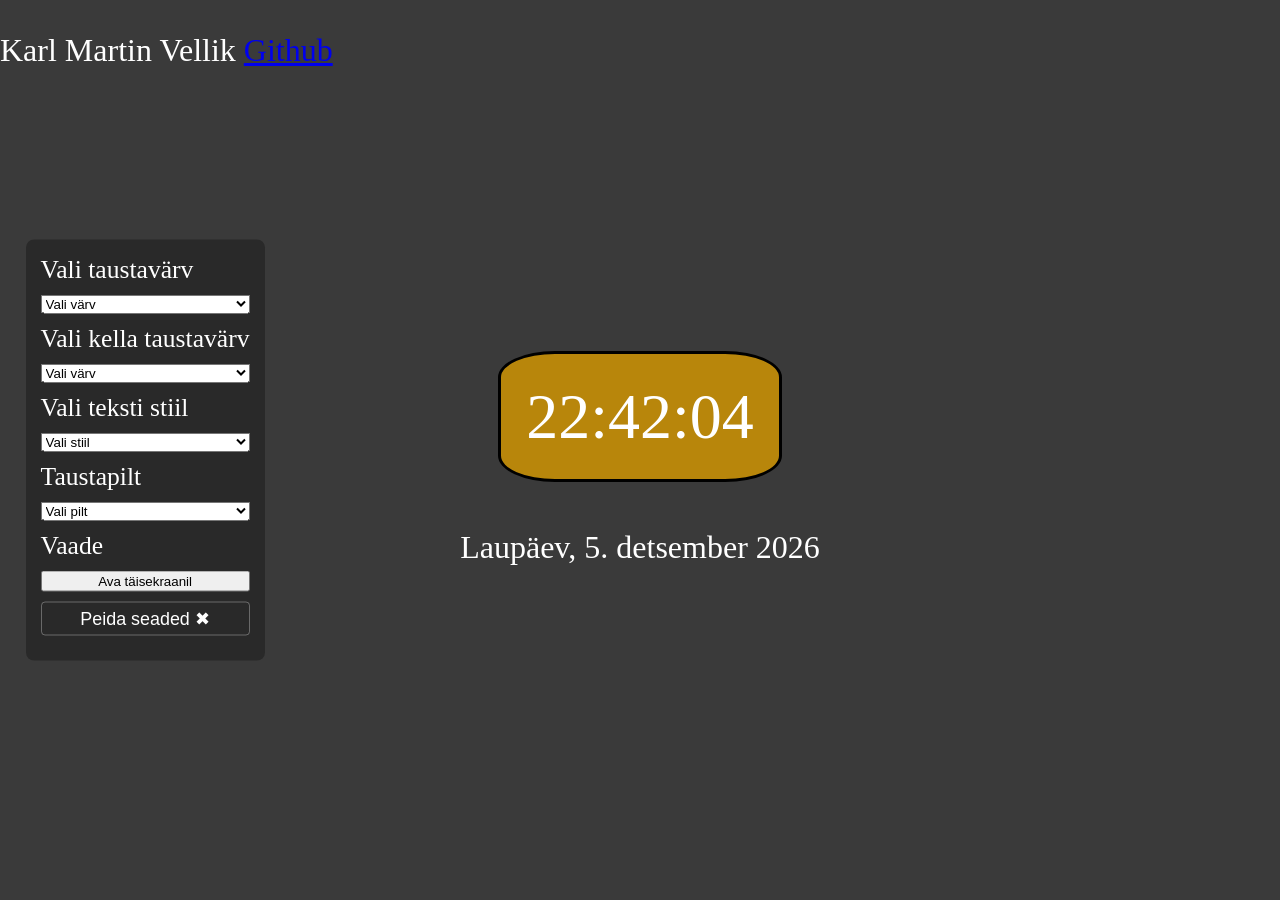
==== clock.html @ edf26ae5 "Add files via upload" ====
<!DOCTYPE html>
<html lang="en">
<head>
    <meta charset="UTF-8">
    <meta name="viewport" content="width=device-width, initial-scale=1.0">
    <meta http-equiv="X-UA-Compatible" content="ie=edge">
    <link rel="stylesheet" href="style.css">
    <script async src="script.js"></script>
    <title>Kell</title>
</head>
<body>
    <div id=info>
        <p>Karl Martin Vellik <a href="https://github.com/KVellik/1-kodutoo">Github</a></p>
    </div>

    <div id="container">
        <div id="time">Kellaaeg</div>       
    </div>

    <button id="showChoices" style="display: none;">⚙️</button>

    <div id="choices">
        <label for="backgroundColor">Vali taustavärv</label>
        <select id="backgroundColor">
            <option hidden>Vali värv</option>
            <option value="darkred">Punane</option>
            <option value="darkblue">Sinine</option>
            <option value="darkgoldenrod">Kollane</option>
            <option value="darkgreen">Roheline</option>
            <option value="darkmagenta">Roosa</option>
            <option value="rgb(58, 58, 58)">Hall (default)</option>
        </select>

        <label for="backgroundColor">Vali kella taustavärv</label>
        <select id="timeBackground">
            <option hidden>Vali värv</option>
            <option value="darkblue">Sinine</option>
            <option value="darkred">Punane</option>
            <option value="darkgreen">Roheline</option>
            <option value="darkorchid">Lilla</option>
            <option value="darkgoldenrod">Kollane</option>
            <option value="darkmagenta">Roosa</option>
        </select>

        <label for="fontStyle">Vali teksti stiil</label>
        <select id="fontStyle">
            <option hidden>Vali stiil</option>
            <option value="Brush Script MT">Brush Script</option>
            <option value="Garamond">Garamond</option>
            <option value="Monospace">Monospace</option>
            <option value="Times New Roman">Times New Roman (default)</option>
        </select>

        <label for="wallpaper">Taustapilt</label>
        <select id="wallpaper">
            <option hidden>Vali pilt</option>
            <option value="url('taustapilt1.jpg')">Pilt 1</option>
            <option value="url('taustapilt2.jpg')">Pilt 2</option>
            <option value="none">Default</option>
        </select>

        <label for="fullscreenBtn">Vaade</label>
        <button id="fullscreenBtn">Ava täisekraanil</button>

        <button id="hideChoices">Peida seaded ✖</button>

    </div>

    <div id="dateinfo">
        <div id="date">Kuupäev</div>
        <div id="month">Kuu</div>
        <div id="year">Aasta</div>
        <div id="weekday">Nädalapäev</div>
    </div>
    
</body>
</html>
---- style.css ----
body{
    margin: 0;
    justify-content: center;
    align-items: center;
    height: 300px;
    background-color: rgb(58, 58, 58);
    color: white;
    font-size: 2em;
}

#container{
    display: flex;
    flex-direction: column;
    height: 100%;
    width: 100%;
}

#container div{
    padding: 2%;
    background-color: darkgoldenrod;
}

#time{
    order: 1;
    align-self: center;
    border-radius: 20%;
    font-size: 2em;
    border-style: solid;
    border-color: black;
    margin: 250px;
    float: center;
    cursor: pointer;
}

#dateinfo{
    display: flex;
    justify-content: center;
    align-items: center;
    margin: 10%;
}

#choices {
    position: absolute;
    left: 2%;
    top: 50%;
    transform: translateY(-50%);
    display: flex;
    flex-direction: column;
    gap: 10px;
    font-size: 0.8em;
    background: rgba(0, 0, 0, 0.3);
    padding: 15px;
    border-radius: 8px;
}

#hideChoices {
    background: none;
    border: 1px solid rgba(255,255,255,0.3);
    color: white;
    cursor: pointer;
    font-size: 0.7em;
    margin-bottom: 10px;
    padding: 5px;
    border-radius: 4px;
}

#hideChoices:hover {
    background: rgba(255, 0, 0, 0.2);
}

#showChoices {
    position: absolute;
    left: 5%;
    top: 20%;
    background: transparent;
    color: white;
    border: none;
    padding: 10px 15px;
    font-size: 0.8em;
    border-radius: 10%;
    cursor: pointer;
    z-index: 100;
}

#date{
    order: 3;
}

#month{
    order: 4;
}

#year{
    order: 5;
}

#weekday{
    order: 2;
}
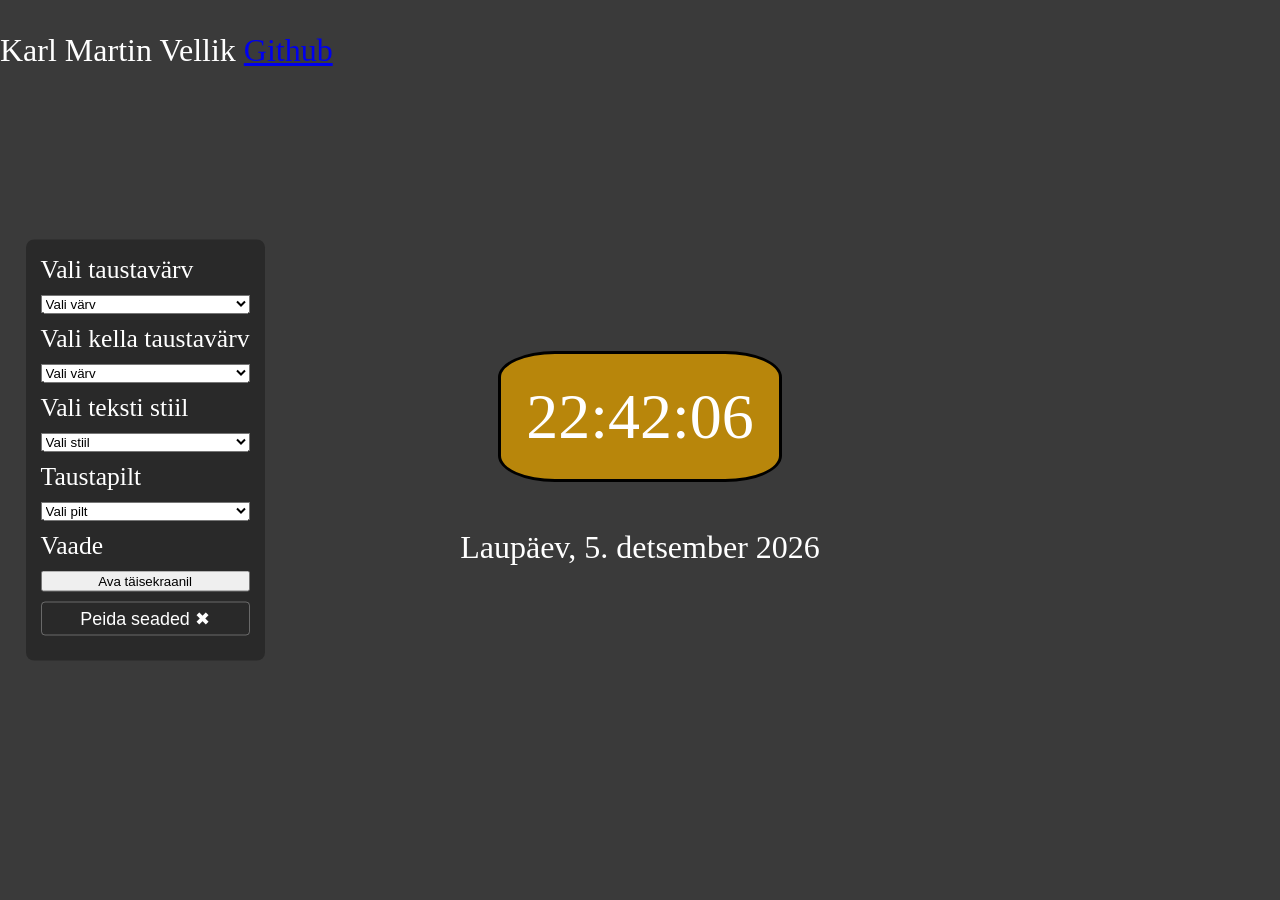
==== commit 71512f0f: "Merge 69959c899b2ce73546e4c8c985746c8bff05f037 into d51f69022b290e37651b7c1eb91e80cadbdebc56" ====
--- a/clock.html
+++ b/clock.html
@@ -10,7 +10,7 @@
 </head>
 <body>
     <div id=info>
-        <p>Karl Martin Vellik <a href="https://github.com/KVellik/1-kodutoo">Github</a></p>
+        <p>Karl Martin Vellik <a href="https://github.com/KVellik/kodutoo-1">Github</a></p>
     </div>
 
     <div id="container">
@@ -74,4 +74,4 @@
     </div>
     
 </body>
-</html>+</html>
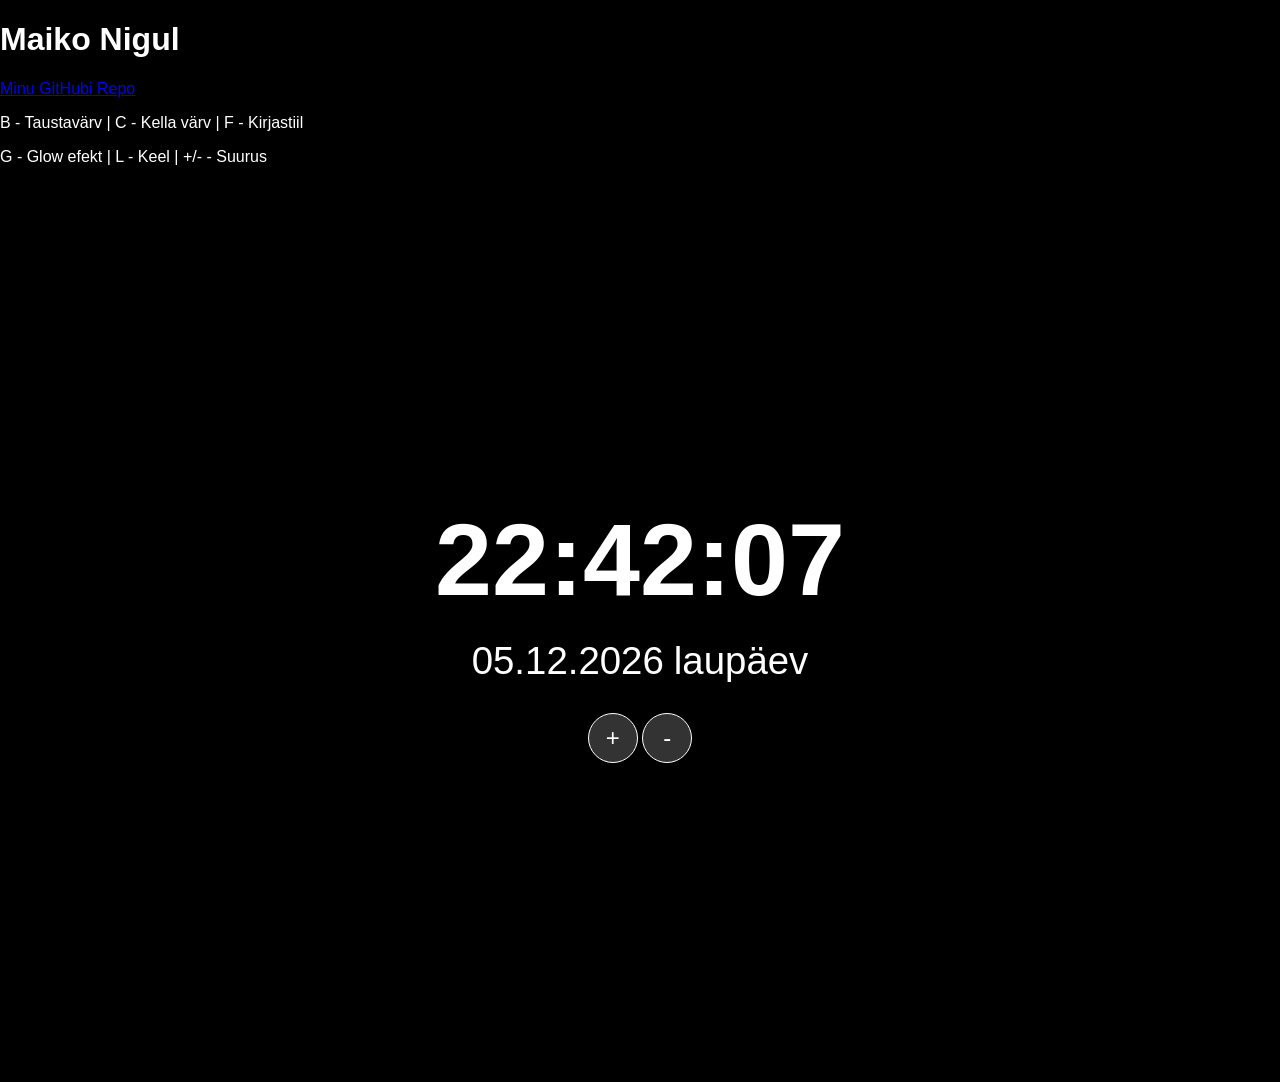
==== commit 86a97845: "added some keybinds to the clock page" ====
--- a/clock.html
+++ b/clock.html
@@ -1,77 +1,39 @@
 <!DOCTYPE html>
-<html lang="en">
+<html lang="et">
 <head>
     <meta charset="UTF-8">
     <meta name="viewport" content="width=device-width, initial-scale=1.0">
-    <meta http-equiv="X-UA-Compatible" content="ie=edge">
-    <link rel="stylesheet" href="style.css">
-    <script async src="script.js"></script>
-    <title>Kell</title>
+    <script src="clock.js" defer></script>
+    <link rel="stylesheet" href="clock.css">
+    <title>Elektrooniline Kell - Maiko Nigul</title>
 </head>
 <body>
-    <div id=info>
-        <p>Karl Martin Vellik <a href="https://github.com/KVellik/kodutoo-1">Github</a></p>
+    <div>
+        <h1>Maiko Nigul</h1>
+        <a href="https://github.com/maiko-nigul/kodutoo-1" target="_blank">Minu GitHubi Repo</a>
+    </div>
+
+    <div id="instructions">
+        <p>B - Taustavärv | C - Kella värv | F - Kirjastiil</p>
+        <p>G - Glow efekt | L - Keel | +/- - Suurus</p>
     </div>
 
     <div id="container">
-        <div id="time">Kellaaeg</div>       
+        <div id="clockContainer">
+            <div id="hours">00:</div>
+            <div id="minutes">00:</div>
+            <div id="seconds">00</div>
+        </div>
+        <div id="dateContainer">
+            <div id="day">01.</div>
+            <div id="month">01.</div>
+            <div id="year">2000</div>
+            <div id="weekday" style="margin-left: 10px;"></div>
+        </div>
+        <div id="buttonContainer">
+            <button id="bigger">+</button>
+            <button id="smaller">-</button>
+        </div>
     </div>
-
-    <button id="showChoices" style="display: none;">⚙️</button>
-
-    <div id="choices">
-        <label for="backgroundColor">Vali taustavärv</label>
-        <select id="backgroundColor">
-            <option hidden>Vali värv</option>
-            <option value="darkred">Punane</option>
-            <option value="darkblue">Sinine</option>
-            <option value="darkgoldenrod">Kollane</option>
-            <option value="darkgreen">Roheline</option>
-            <option value="darkmagenta">Roosa</option>
-            <option value="rgb(58, 58, 58)">Hall (default)</option>
-        </select>
-
-        <label for="backgroundColor">Vali kella taustavärv</label>
-        <select id="timeBackground">
-            <option hidden>Vali värv</option>
-            <option value="darkblue">Sinine</option>
-            <option value="darkred">Punane</option>
-            <option value="darkgreen">Roheline</option>
-            <option value="darkorchid">Lilla</option>
-            <option value="darkgoldenrod">Kollane</option>
-            <option value="darkmagenta">Roosa</option>
-        </select>
-
-        <label for="fontStyle">Vali teksti stiil</label>
-        <select id="fontStyle">
-            <option hidden>Vali stiil</option>
-            <option value="Brush Script MT">Brush Script</option>
-            <option value="Garamond">Garamond</option>
-            <option value="Monospace">Monospace</option>
-            <option value="Times New Roman">Times New Roman (default)</option>
-        </select>
-
-        <label for="wallpaper">Taustapilt</label>
-        <select id="wallpaper">
-            <option hidden>Vali pilt</option>
-            <option value="url('taustapilt1.jpg')">Pilt 1</option>
-            <option value="url('taustapilt2.jpg')">Pilt 2</option>
-            <option value="none">Default</option>
-        </select>
-
-        <label for="fullscreenBtn">Vaade</label>
-        <button id="fullscreenBtn">Ava täisekraanil</button>
-
-        <button id="hideChoices">Peida seaded ✖</button>
-
-    </div>
-
-    <div id="dateinfo">
-        <div id="date">Kuupäev</div>
-        <div id="month">Kuu</div>
-        <div id="year">Aasta</div>
-        <div id="weekday">Nädalapäev</div>
-    </div>
-    
 </body>
-</html>
+</html>
--- a/clock.css
+++ b/clock.css
@@ -0,0 +1,48 @@
+body {
+    margin: 0;
+    padding: 0;
+    background-color: black;
+    color: white;
+    font-family: sans-serif;
+    transition: all 0.5s ease; /* Sujuv üleminek värvidele */
+}
+
+#container {
+    display: flex;
+    flex-direction: column;
+    height: 100vh; /* Täisekraan */
+    width: 100%;
+    align-items: center;
+    justify-content: center;
+}
+
+#clockContainer {
+    display: flex;
+    font-size: 8vw; /* Protsentuaalne suurus ekraani laiuse järgi */
+    font-weight: bold;
+}
+
+#dateContainer {
+    display: flex;
+    font-size: 3vw;
+    margin-top: 20px;
+}
+
+#buttonContainer {
+    margin-top: 30px;
+}
+
+button {
+    font-size: 1.5rem;
+    border-radius: 50%;
+    height: 50px;
+    width: 50px;
+    cursor: pointer;
+    background: rgba(255, 255, 255, 0.2);
+    color: white;
+    border: 1px solid white;
+}
+
+button:hover {
+    background: rgba(255, 255, 255, 0.4);
+}
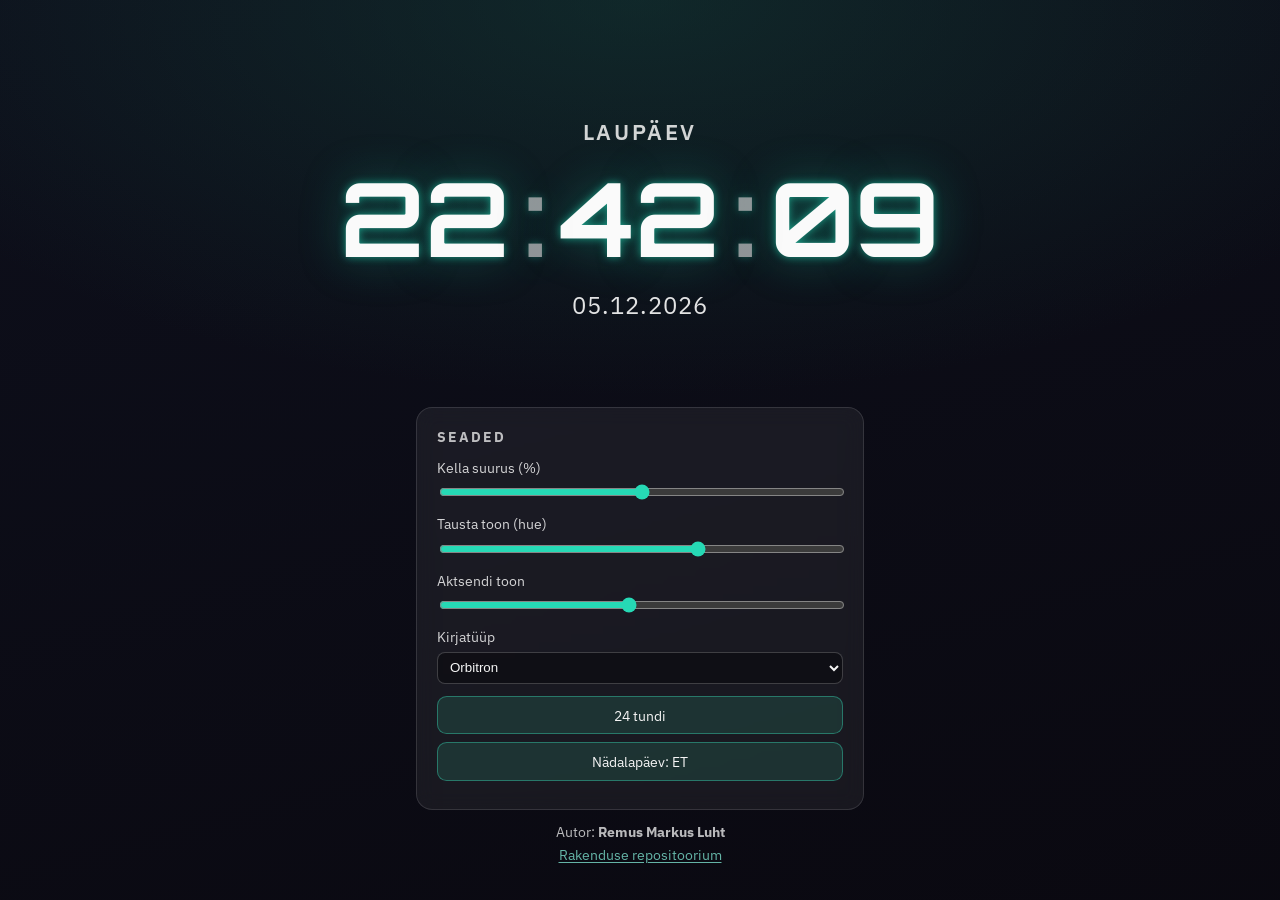
==== commit 5cdf6e75: "init" ====
--- a/clock.html
+++ b/clock.html
@@ -3,37 +3,62 @@
 <head>
     <meta charset="UTF-8">
     <meta name="viewport" content="width=device-width, initial-scale=1.0">
+    <title>Lauakell — Aurora</title>
+    <!-- Prompt: "Load distinctive fonts for a fullscreen clock UI." -->
+    <link rel="preconnect" href="https://fonts.googleapis.com">
+    <link rel="preconnect" href="https://fonts.gstatic.com" crossorigin>
+    <link href="https://fonts.googleapis.com/css2?family=IBM+Plex+Sans:wght@400;600&family=Orbitron:wght@500;700&family=Syne:wght@600;700&display=swap" rel="stylesheet">
+    <link rel="stylesheet" href="clock.css">
     <script src="clock.js" defer></script>
-    <link rel="stylesheet" href="clock.css">
-    <title>Elektrooniline Kell - Maiko Nigul</title>
 </head>
 <body>
-    <div>
-        <h1>Maiko Nigul</h1>
-        <a href="https://github.com/maiko-nigul/kodutoo-1" target="_blank">Minu GitHubi Repo</a>
-    </div>
+    <div id="app" class="app">
+        <main class="stage" id="stage">
+            <p class="weekday" id="weekday" aria-live="polite">—</p>
+            <div class="clock-row" id="clockRow" role="timer" aria-live="polite">
+                <span class="time-part" id="hours">00</span>
+                <span class="sep" id="sep1">:</span>
+                <span class="time-part" id="minutes">00</span>
+                <span class="sep" id="sep2">:</span>
+                <span class="time-part" id="seconds">00</span>
+                <span class="ampm" id="ampm" hidden>AM</span>
+            </div>
+            <p class="date-line" id="dateLine">—</p>
+        </main>
 
-    <div id="instructions">
-        <p>B - Taustavärv | C - Kella värv | F - Kirjastiil</p>
-        <p>G - Glow efekt | L - Keel | +/- - Suurus</p>
-    </div>
+        <aside class="panel" aria-label="Kella seaded">
+            <h2 class="panel-title">Seaded</h2>
+            <!-- Six user-adjustable attributes (assignment): -->
+            <label class="ctl">
+                <span class="ctl-label">Kella suurus (%)</span>
+                <input type="range" id="scaleRange" min="40" max="160" value="100">
+            </label>
+            <label class="ctl">
+                <span class="ctl-label">Tausta toon (hue)</span>
+                <input type="range" id="bgHue" min="0" max="360" value="232">
+            </label>
+            <label class="ctl">
+                <span class="ctl-label">Aktsendi toon</span>
+                <input type="range" id="accentHue" min="0" max="360" value="168">
+            </label>
+            <label class="ctl">
+                <span class="ctl-label">Kirjatüüp</span>
+                <select id="fontSelect">
+                    <option value="orbitron">Orbitron</option>
+                    <option value="syne">Syne</option>
+                    <option value="ibm">IBM Plex Sans</option>
+                </select>
+            </label>
+            <button type="button" class="btn" id="toggleHour">24 tundi</button>
+            <button type="button" class="btn" id="toggleLang">Nädalapäev: ET</button>
+        </aside>
 
-    <div id="container">
-        <div id="clockContainer">
-            <div id="hours">00:</div>
-            <div id="minutes">00:</div>
-            <div id="seconds">00</div>
-        </div>
-        <div id="dateContainer">
-            <div id="day">01.</div>
-            <div id="month">01.</div>
-            <div id="year">2000</div>
-            <div id="weekday" style="margin-left: 10px;"></div>
-        </div>
-        <div id="buttonContainer">
-            <button id="bigger">+</button>
-            <button id="smaller">-</button>
-        </div>
+        <footer class="foot">
+            <p class="author">Autor: <strong>Remus Markus Luht</strong></p>
+            <p class="repo">
+                <a id="repoLink" href="https://github.com/remus-markusluht/kodutoo-1" target="_blank" rel="noopener noreferrer">Rakenduse repositoorium</a>
+            </p>
+        </footer>
     </div>
 </body>
-</html>+</html>
--- a/clock.css
+++ b/clock.css
@@ -1,48 +1,220 @@
+/* Prompt: "Fullscreen responsive desk clock with % layout and CSS variables." */
+/* Borrowed: CSS custom properties pattern — MDN Custom properties */
+
+:root {
+    --bg-h: 232;
+    --accent-h: 168;
+    --scale-num: 100;
+    --font-stack: "Orbitron", system-ui, sans-serif;
+    --body-font: "IBM Plex Sans", system-ui, sans-serif;
+}
+
+*,
+*::before,
+*::after {
+    box-sizing: border-box;
+}
+
+html,
 body {
     margin: 0;
-    padding: 0;
-    background-color: black;
-    color: white;
-    font-family: sans-serif;
-    transition: all 0.5s ease; /* Sujuv üleminek värvidele */
-}
-
-#container {
+    width: 100%;
+    min-height: 100%;
+}
+
+body {
+    font-family: var(--body-font);
+    color: hsl(0 0% 96%);
+    background:
+        radial-gradient(
+            120% 80% at 50% 0%,
+            hsl(var(--accent-h) 55% 18% / 0.45) 0%,
+            transparent 55%
+        ),
+        linear-gradient(
+            165deg,
+            hsl(var(--bg-h) 35% 8%) 0%,
+            hsl(calc(var(--bg-h) + 18) 30% 5%) 100%
+        );
+    overflow-x: hidden;
+}
+
+.app {
+    width: 100%;
+    min-height: 100vh;
+    min-height: 100dvh;
     display: flex;
     flex-direction: column;
-    height: 100vh; /* Täisekraan */
-    width: 100%;
+    align-items: center;
+    justify-content: space-between;
+    padding: clamp(0.5rem, 3vw, 2rem);
+}
+
+.stage {
+    flex: 1;
+    width: 100%;
+    max-width: 96%;
+    display: flex;
+    flex-direction: column;
     align-items: center;
     justify-content: center;
-}
-
-#clockContainer {
-    display: flex;
-    font-size: 8vw; /* Protsentuaalne suurus ekraani laiuse järgi */
-    font-weight: bold;
-}
-
-#dateContainer {
-    display: flex;
-    font-size: 3vw;
-    margin-top: 20px;
-}
-
-#buttonContainer {
-    margin-top: 30px;
-}
-
-button {
-    font-size: 1.5rem;
-    border-radius: 50%;
-    height: 50px;
-    width: 50px;
+    text-align: center;
+    gap: clamp(0.25rem, 2vh, 1.25rem);
+}
+
+.weekday {
+    margin: 0;
+    font-size: clamp(0.85rem, 2.8vw, 1.35rem);
+    letter-spacing: 0.12em;
+    text-transform: uppercase;
+    opacity: 0.85;
+    font-weight: 600;
+}
+
+.clock-row {
+    display: flex;
+    flex-wrap: wrap;
+    align-items: baseline;
+    justify-content: center;
+    gap: clamp(0.05em, 1vw, 0.2em);
+    font-family: var(--font-stack);
+    font-size: clamp(1.5rem, calc(8vw * var(--scale-num) / 100), 7rem);
+    font-weight: 700;
+    line-height: 1.05;
+    text-shadow:
+        0 0 0.08em hsl(var(--accent-h) 90% 55% / 0.55),
+        0 0 0.45em hsl(var(--accent-h) 80% 45% / 0.35);
+    color: hsl(0 0% 98%);
+}
+
+.time-part,
+.sep {
+    font-variant-numeric: tabular-nums;
+}
+
+.sep {
+    opacity: 0.55;
+    animation: pulse 1s ease-in-out infinite;
+}
+
+@keyframes pulse {
+    0%,
+    45% {
+        opacity: 0.55;
+    }
+    50%,
+    95% {
+        opacity: 0.2;
+    }
+    100% {
+        opacity: 0.55;
+    }
+}
+
+.ampm {
+    font-size: 0.35em;
+    margin-left: 0.15em;
+    opacity: 0.9;
+    letter-spacing: 0.05em;
+}
+
+.date-line {
+    margin: 0;
+    font-size: clamp(0.95rem, 3vw, 1.5rem);
+    opacity: 0.92;
+    letter-spacing: 0.04em;
+}
+
+.panel {
+    width: min(100%, 28rem);
+    padding: clamp(0.75rem, 2.5vw, 1.25rem);
+    border-radius: 1rem;
+    background: hsl(0 0% 100% / 0.06);
+    border: 1px solid hsl(0 0% 100% / 0.12);
+    backdrop-filter: blur(10px);
+}
+
+.panel-title {
+    margin: 0 0 0.75rem;
+    font-size: 0.85rem;
+    text-transform: uppercase;
+    letter-spacing: 0.15em;
+    opacity: 0.75;
+}
+
+.ctl {
+    display: flex;
+    flex-direction: column;
+    gap: 0.35rem;
+    margin-bottom: 0.75rem;
+    font-size: 0.9rem;
+}
+
+.ctl-label {
+    opacity: 0.85;
+}
+
+.ctl input[type="range"],
+.ctl select {
+    width: 100%;
+    accent-color: hsl(var(--accent-h) 70% 50%);
+}
+
+.ctl select {
+    padding: 0.4rem 0.5rem;
+    border-radius: 0.5rem;
+    border: 1px solid hsl(0 0% 100% / 0.2);
+    background: hsl(0 0% 0% / 0.35);
+    color: inherit;
+}
+
+.btn {
+    width: 100%;
+    margin-bottom: 0.5rem;
+    padding: 0.55rem 0.75rem;
+    border-radius: 0.6rem;
+    border: 1px solid hsl(var(--accent-h) 55% 42% / 0.6);
+    background: hsl(var(--accent-h) 40% 22% / 0.5);
+    color: inherit;
+    font-family: inherit;
+    font-size: 0.9rem;
     cursor: pointer;
-    background: rgba(255, 255, 255, 0.2);
-    color: white;
-    border: 1px solid white;
-}
-
-button:hover {
-    background: rgba(255, 255, 255, 0.4);
-}+    transition: background 0.15s ease, transform 0.1s ease;
+}
+
+.btn:hover {
+    background: hsl(var(--accent-h) 45% 30% / 0.65);
+}
+
+.btn:active {
+    transform: scale(0.98);
+}
+
+.foot {
+    width: 100%;
+    text-align: center;
+    font-size: clamp(0.75rem, 2vw, 0.9rem);
+    opacity: 0.75;
+    padding-top: 0.5rem;
+}
+
+.foot p {
+    margin: 0.25rem 0;
+}
+
+.foot a {
+    color: hsl(var(--accent-h) 75% 72%);
+    text-decoration: underline;
+    text-underline-offset: 0.15em;
+}
+
+.foot a:hover {
+    color: hsl(var(--accent-h) 85% 82%);
+}
+
+@media (prefers-reduced-motion: reduce) {
+    .sep {
+        animation: none;
+        opacity: 0.45;
+    }
+}
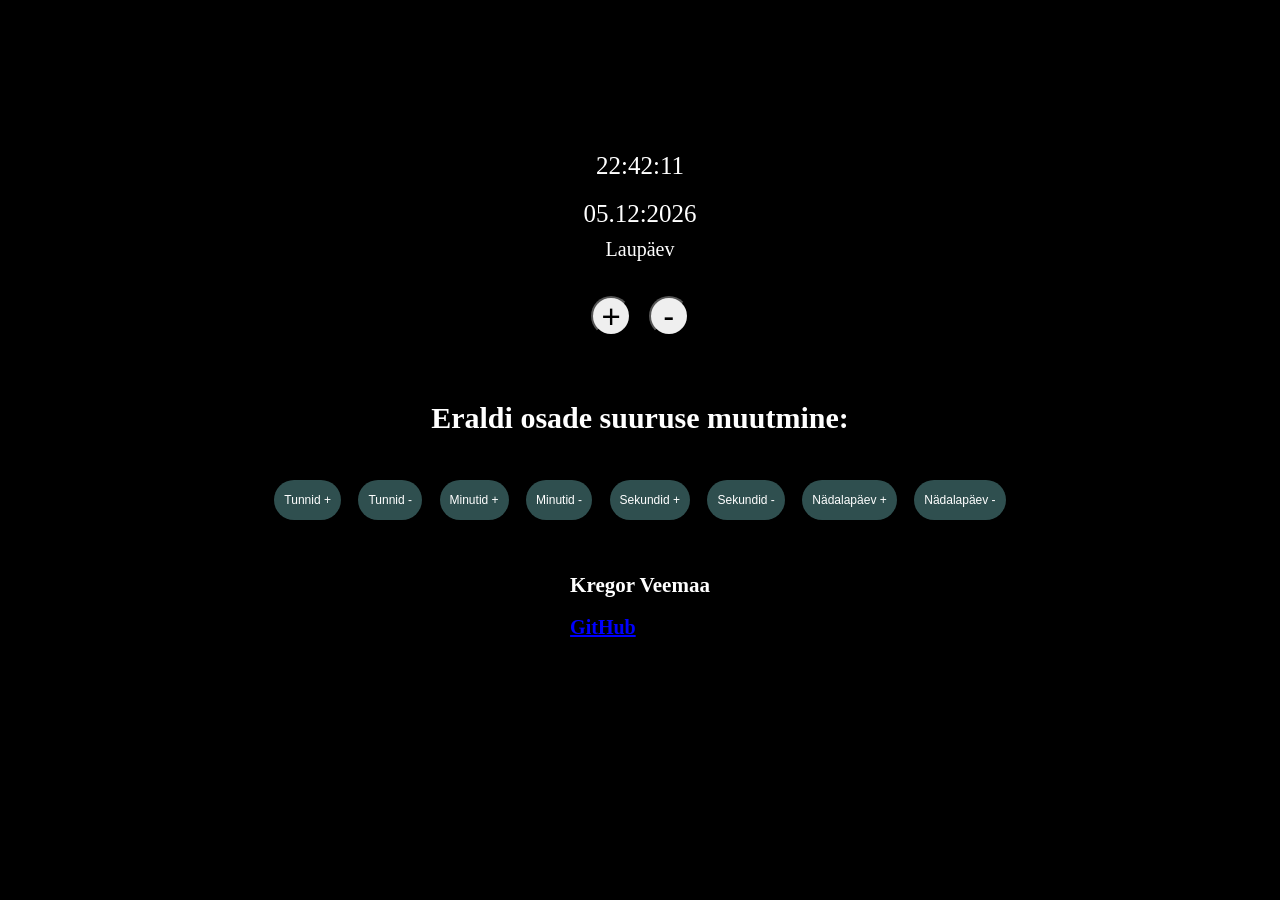
==== commit bf5abe8f: "Uuendus" ====
--- a/clock.html
+++ b/clock.html
@@ -1,64 +1,48 @@
 <!DOCTYPE html>
-<html lang="et">
+<html lang="en">
 <head>
     <meta charset="UTF-8">
     <meta name="viewport" content="width=device-width, initial-scale=1.0">
-    <title>Lauakell — Aurora</title>
-    <!-- Prompt: "Load distinctive fonts for a fullscreen clock UI." -->
-    <link rel="preconnect" href="https://fonts.googleapis.com">
-    <link rel="preconnect" href="https://fonts.gstatic.com" crossorigin>
-    <link href="https://fonts.googleapis.com/css2?family=IBM+Plex+Sans:wght@400;600&family=Orbitron:wght@500;700&family=Syne:wght@600;700&display=swap" rel="stylesheet">
+    <script src="clock.js" defer></script>
     <link rel="stylesheet" href="clock.css">
-    <script src="clock.js" defer></script>
+    <title>Kell</title>
 </head>
+
 <body>
-    <div id="app" class="app">
-        <main class="stage" id="stage">
-            <p class="weekday" id="weekday" aria-live="polite">—</p>
-            <div class="clock-row" id="clockRow" role="timer" aria-live="polite">
-                <span class="time-part" id="hours">00</span>
-                <span class="sep" id="sep1">:</span>
-                <span class="time-part" id="minutes">00</span>
-                <span class="sep" id="sep2">:</span>
-                <span class="time-part" id="seconds">00</span>
-                <span class="ampm" id="ampm" hidden>AM</span>
-            </div>
-            <p class="date-line" id="dateLine">—</p>
-        </main>
-
-        <aside class="panel" aria-label="Kella seaded">
-            <h2 class="panel-title">Seaded</h2>
-            <!-- Six user-adjustable attributes (assignment): -->
-            <label class="ctl">
-                <span class="ctl-label">Kella suurus (%)</span>
-                <input type="range" id="scaleRange" min="40" max="160" value="100">
-            </label>
-            <label class="ctl">
-                <span class="ctl-label">Tausta toon (hue)</span>
-                <input type="range" id="bgHue" min="0" max="360" value="232">
-            </label>
-            <label class="ctl">
-                <span class="ctl-label">Aktsendi toon</span>
-                <input type="range" id="accentHue" min="0" max="360" value="168">
-            </label>
-            <label class="ctl">
-                <span class="ctl-label">Kirjatüüp</span>
-                <select id="fontSelect">
-                    <option value="orbitron">Orbitron</option>
-                    <option value="syne">Syne</option>
-                    <option value="ibm">IBM Plex Sans</option>
-                </select>
-            </label>
-            <button type="button" class="btn" id="toggleHour">24 tundi</button>
-            <button type="button" class="btn" id="toggleLang">Nädalapäev: ET</button>
-        </aside>
-
-        <footer class="foot">
-            <p class="author">Autor: <strong>Remus Markus Luht</strong></p>
-            <p class="repo">
-                <a id="repoLink" href="https://github.com/remus-markusluht/kodutoo-1" target="_blank" rel="noopener noreferrer">Rakenduse repositoorium</a>
-            </p>
-        </footer>
+    <!-- HTML struktureerimiseks: Ctrl+A Ctrl+K Ctrl+F -->
+    <div id="container">
+        <div id="clockContainer">
+            <div id="hours">00:</div>
+            <div id="minutes">00:</div>
+            <div id="seconds">00</div>
+        </div>
+        <div id="dateContainer">
+            <div id="day">01.</div>
+            <div id="month">01.</div>
+            <div id="year">2000</div>
+        </div>
+        <div id="weekdayContainer">
+            <div id="weekday"></div>
+        </div>
+        <div id="buttonContainer">
+            <button id="bigger">+</button>
+            <button id="smaller">-</button>
+        </div>
+        <div id="buttonsContainer">
+            <h4>Eraldi osade suuruse muutmine:</h4>
+            <button id="biggerHours">Tunnid +</button>
+            <button id="smallerHours">Tunnid -</button>
+            <button id="biggerMinutes">Minutid +</button>
+            <button id="smallerMinutes">Minutid -</button>
+            <button id="biggerSeconds">Sekundid +</button>
+            <button id="smallerSeconds">Sekundid -</button>
+            <button id="biggerWeekday">Nädalapäev +</button>
+            <button id="smallerWeekday">Nädalapäev -</button>
+        </div>
+        <div id="github">
+            <h2>Kregor Veemaa<h2>
+            <a href="#" id="repoLink">GitHub</a>
+        </div>
     </div>
 </body>
-</html>
+</html>
--- a/clock.css
+++ b/clock.css
@@ -1,220 +1,76 @@
-/* Prompt: "Fullscreen responsive desk clock with % layout and CSS variables." */
-/* Borrowed: CSS custom properties pattern — MDN Custom properties */
-
-:root {
-    --bg-h: 232;
-    --accent-h: 168;
-    --scale-num: 100;
-    --font-stack: "Orbitron", system-ui, sans-serif;
-    --body-font: "IBM Plex Sans", system-ui, sans-serif;
+body{
+    margin:0;
+    padding:0;
+    background-color: black;
+    font-size: 30px;
+    color:white;
 }
 
-*,
-*::before,
-*::after {
-    box-sizing: border-box;
+#container{
+    display: flex;
+    flex-direction: column;
+    height: 90vh;
+    align-items: center;
+    justify-content: center;
 }
 
-html,
-body {
-    margin: 0;
-    width: 100%;
-    min-height: 100%;
+#clockContainer, #dateContainer, #weekdayContainer{
+    display: flex;
+    justify-content: center;
 }
 
-body {
-    font-family: var(--body-font);
-    color: hsl(0 0% 96%);
-    background:
-        radial-gradient(
-            120% 80% at 50% 0%,
-            hsl(var(--accent-h) 55% 18% / 0.45) 0%,
-            transparent 55%
-        ),
-        linear-gradient(
-            165deg,
-            hsl(var(--bg-h) 35% 8%) 0%,
-            hsl(calc(var(--bg-h) + 18) 30% 5%) 100%
-        );
-    overflow-x: hidden;
+#clockContainer{
+    font-size: 25px;
+    margin-bottom: 20px;
 }
 
-.app {
-    width: 100%;
-    min-height: 100vh;
-    min-height: 100dvh;
-    display: flex;
-    flex-direction: column;
-    align-items: center;
-    justify-content: space-between;
-    padding: clamp(0.5rem, 3vw, 2rem);
+#dateContainer{
+    font-size: 25px;
+    margin-bottom: 10px;
 }
 
-.stage {
-    flex: 1;
-    width: 100%;
-    max-width: 96%;
-    display: flex;
-    flex-direction: column;
-    align-items: center;
-    justify-content: center;
-    text-align: center;
-    gap: clamp(0.25rem, 2vh, 1.25rem);
+#weekdayContainer{
+    font-size: 20px;
+    margin-bottom: 30px;
 }
 
-.weekday {
-    margin: 0;
-    font-size: clamp(0.85rem, 2.8vw, 1.35rem);
-    letter-spacing: 0.12em;
-    text-transform: uppercase;
-    opacity: 0.85;
-    font-weight: 600;
+
+button{
+    font-size: 1.1em;
+    border-radius: 20px;
+    padding: 0px;
+    height: 40px;
+    width: 40px;
+    margin: 5px;
+    cursor: pointer;
 }
 
-.clock-row {
-    display: flex;
-    flex-wrap: wrap;
-    align-items: baseline;
-    justify-content: center;
-    gap: clamp(0.05em, 1vw, 0.2em);
-    font-family: var(--font-stack);
-    font-size: clamp(1.5rem, calc(8vw * var(--scale-num) / 100), 7rem);
-    font-weight: 700;
-    line-height: 1.05;
-    text-shadow:
-        0 0 0.08em hsl(var(--accent-h) 90% 55% / 0.55),
-        0 0 0.45em hsl(var(--accent-h) 80% 45% / 0.35);
-    color: hsl(0 0% 98%);
+#buttonsContainer {
+    margin-top: 20px;
+    text-align: center;
 }
 
-.time-part,
-.sep {
-    font-variant-numeric: tabular-nums;
+#buttonsContainer button {
+    width: auto;
+    padding: 10px;
+    font-size: 12px;
+    background: darkslategray;
+    color: white;
+    border: none;
 }
 
-.sep {
-    opacity: 0.55;
-    animation: pulse 1s ease-in-out infinite;
+#buttonsContainer button:hover {
+    background: blue;
 }
 
-@keyframes pulse {
-    0%,
-    45% {
-        opacity: 0.55;
-    }
-    50%,
-    95% {
-        opacity: 0.2;
-    }
-    100% {
-        opacity: 0.55;
-    }
+#github {
+    margin-top: 30px;
+    font-size: 14px;
+    color: white;
+    gap: 20px;
 }
 
-.ampm {
-    font-size: 0.35em;
-    margin-left: 0.15em;
-    opacity: 0.9;
-    letter-spacing: 0.05em;
-}
-
-.date-line {
-    margin: 0;
-    font-size: clamp(0.95rem, 3vw, 1.5rem);
-    opacity: 0.92;
-    letter-spacing: 0.04em;
-}
-
-.panel {
-    width: min(100%, 28rem);
-    padding: clamp(0.75rem, 2.5vw, 1.25rem);
-    border-radius: 1rem;
-    background: hsl(0 0% 100% / 0.06);
-    border: 1px solid hsl(0 0% 100% / 0.12);
-    backdrop-filter: blur(10px);
-}
-
-.panel-title {
-    margin: 0 0 0.75rem;
-    font-size: 0.85rem;
-    text-transform: uppercase;
-    letter-spacing: 0.15em;
-    opacity: 0.75;
-}
-
-.ctl {
-    display: flex;
-    flex-direction: column;
-    gap: 0.35rem;
-    margin-bottom: 0.75rem;
-    font-size: 0.9rem;
-}
-
-.ctl-label {
-    opacity: 0.85;
-}
-
-.ctl input[type="range"],
-.ctl select {
-    width: 100%;
-    accent-color: hsl(var(--accent-h) 70% 50%);
-}
-
-.ctl select {
-    padding: 0.4rem 0.5rem;
-    border-radius: 0.5rem;
-    border: 1px solid hsl(0 0% 100% / 0.2);
-    background: hsl(0 0% 0% / 0.35);
-    color: inherit;
-}
-
-.btn {
-    width: 100%;
-    margin-bottom: 0.5rem;
-    padding: 0.55rem 0.75rem;
-    border-radius: 0.6rem;
-    border: 1px solid hsl(var(--accent-h) 55% 42% / 0.6);
-    background: hsl(var(--accent-h) 40% 22% / 0.5);
-    color: inherit;
-    font-family: inherit;
-    font-size: 0.9rem;
-    cursor: pointer;
-    transition: background 0.15s ease, transform 0.1s ease;
-}
-
-.btn:hover {
-    background: hsl(var(--accent-h) 45% 30% / 0.65);
-}
-
-.btn:active {
-    transform: scale(0.98);
-}
-
-.foot {
-    width: 100%;
-    text-align: center;
-    font-size: clamp(0.75rem, 2vw, 0.9rem);
-    opacity: 0.75;
-    padding-top: 0.5rem;
-}
-
-.foot p {
-    margin: 0.25rem 0;
-}
-
-.foot a {
-    color: hsl(var(--accent-h) 75% 72%);
-    text-decoration: underline;
-    text-underline-offset: 0.15em;
-}
-
-.foot a:hover {
-    color: hsl(var(--accent-h) 85% 82%);
-}
-
-@media (prefers-reduced-motion: reduce) {
-    .sep {
-        animation: none;
-        opacity: 0.45;
-    }
-}
+#github a {
+    font-size: 20px;
+    color: blue;
+}
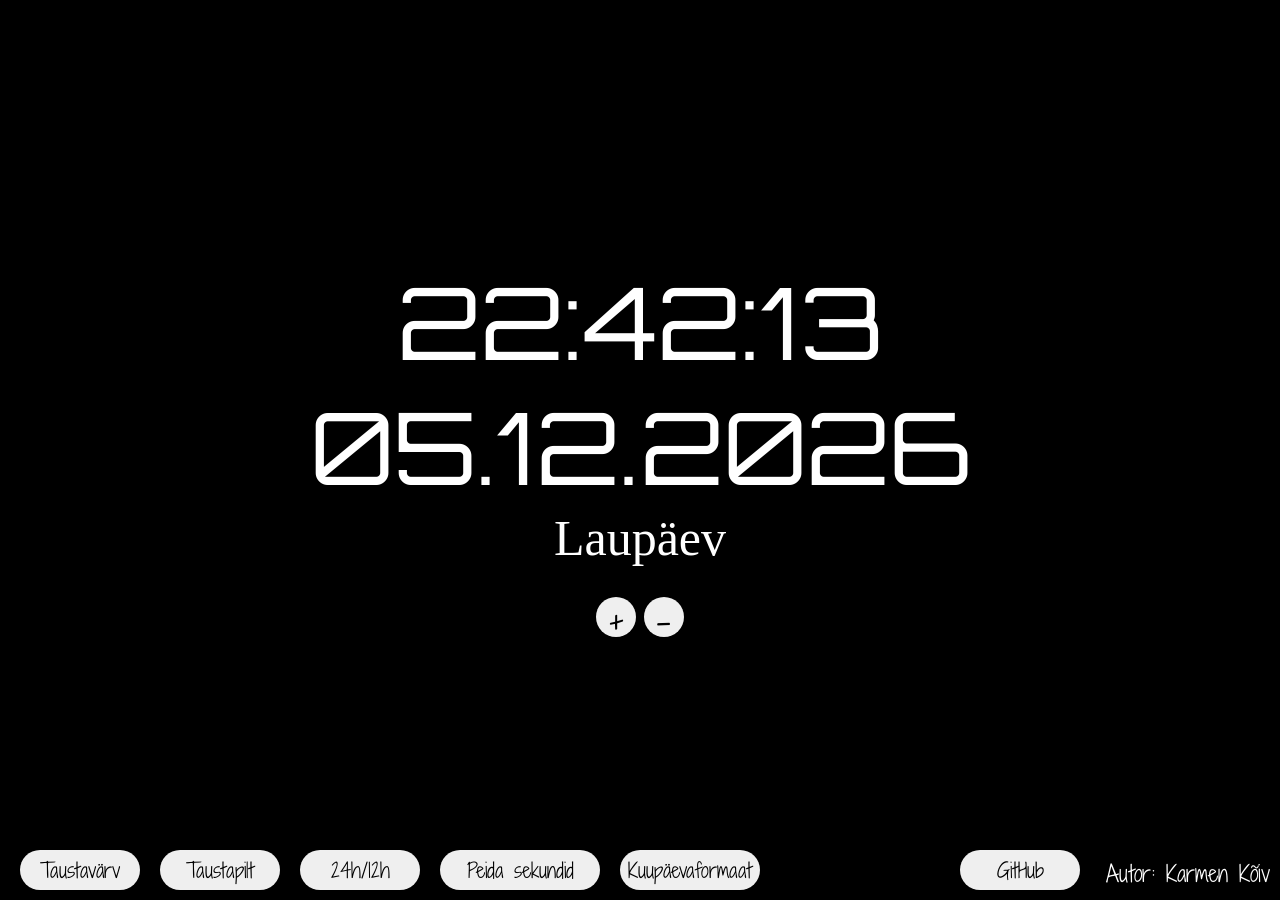
==== commit edf77292: "Lõplik töö" ====
--- a/clock.html
+++ b/clock.html
@@ -4,44 +4,65 @@
     <meta charset="UTF-8">
     <meta name="viewport" content="width=device-width, initial-scale=1.0">
     <script src="clock.js" defer></script>
+    <style>
+    @import url('https://fonts.googleapis.com/css2?family=Orbitron:wght@400..900&display=swap');
+    @import url('https://fonts.googleapis.com/css2?family=Shadows+Into+Light+Two&display=swap');
+    </style>
     <link rel="stylesheet" href="clock.css">
-    <title>Kell</title>
+    <title>Screensaver</title>
 </head>
 
 <body>
     <!-- HTML struktureerimiseks: Ctrl+A Ctrl+K Ctrl+F -->
+    <div id="authorLabel">Autor: Karmen Kõiv</div>
+
     <div id="container">
         <div id="clockContainer">
             <div id="hours">00:</div>
-            <div id="minutes">00:</div>
-            <div id="seconds">00</div>
+            <div id="minutes">00</div>
+            <div id="seconds">:00</div>
+            <div id="format"></div>
         </div>
         <div id="dateContainer">
             <div id="day">01.</div>
             <div id="month">01.</div>
             <div id="year">2000</div>
         </div>
-        <div id="weekdayContainer">
+        <div id="weekDay">
             <div id="weekday"></div>
         </div>
         <div id="buttonContainer">
             <button id="bigger">+</button>
             <button id="smaller">-</button>
+            <button id="color">Taustavärv</button>
+            <button id="image">Taustapilt</button>
+            <button id="github">GitHub</button>
+            <button id="timeFormat">24h/12h</button>
+            <button id="secondDisplay">Peida sekundid</button>
+            <button id="dateFormat">Kuupäevaformaat</button>
         </div>
-        <div id="buttonsContainer">
-            <h4>Eraldi osade suuruse muutmine:</h4>
-            <button id="biggerHours">Tunnid +</button>
-            <button id="smallerHours">Tunnid -</button>
-            <button id="biggerMinutes">Minutid +</button>
-            <button id="smallerMinutes">Minutid -</button>
-            <button id="biggerSeconds">Sekundid +</button>
-            <button id="smallerSeconds">Sekundid -</button>
-            <button id="biggerWeekday">Nädalapäev +</button>
-            <button id="smallerWeekday">Nädalapäev -</button>
+        <div id="colorContainer" style="display:none;">
+            <label>Vali taustavärv:</label>
+            <div id="colorButtonsContainer">
+                <button class="color" id="black">Must</button>
+                <button class="color" id="white">Valge</button>
+                <button class="color" id="gray">Hall</button>
+                <button class="color" id="green">Hele roheline</button>
+                <button class="color" id="pink">Hele roosa</button>
+                <button class="color" id="purple">Hele lilla</button>
+                <button class="color" id="blue">Hele sinine</button>
+                <button class="color" id="yellow">Hele kollane</button>
+                <button class="color" id="red">Hele punane</button>
+            </div>
         </div>
-        <div id="github">
-            <h2>Kregor Veemaa<h2>
-            <a href="#" id="repoLink">GitHub</a>
+        <div id="imageContainer" style="display:none;">
+            <label>Vali taustapilt:</label>
+            <div id="imageButtonsContainer">
+                <button class="image" id="photo1">Pilt 1</button>
+                <button class="image" id="photo2">Pilt 2</button>
+                <button class="image" id="photo3">Pilt 3</button>
+                <button class="image" id="photo4">Pilt 4</button>
+            </div>
         </div>
     </div>
 </body>
--- a/clock.css
+++ b/clock.css
@@ -1,76 +1,219 @@
+@import url('https://fonts.googleapis.com/css2?family=Shadows+Into+Light+Two&display=swap');
 body{
     margin:0;
     padding:0;
     background-color: black;
     font-size: 30px;
     color:white;
+    overflow: hidden;
 }
 
 #container{
     display: flex;
     flex-direction: column;
-    height: 90vh;
+    min-height: 100vh;
+    height: 100vh;
     align-items: center;
     justify-content: center;
 }
 
-#clockContainer, #dateContainer, #weekdayContainer{
-    display: flex;
-    justify-content: center;
-}
-
-#clockContainer{
-    font-size: 25px;
-    margin-bottom: 20px;
-}
-
-#dateContainer{
-    font-size: 25px;
-    margin-bottom: 10px;
-}
-
-#weekdayContainer{
-    font-size: 20px;
-    margin-bottom: 30px;
-}
-
-
+#authorLabel {
+    position: fixed;
+    bottom: 10px;
+    right: 10px;
+    color: rgb(255, 255, 255);
+    font-size: 22px;
+    z-index: 1000;
+    font-family: "Shadows Into Light Two", cursive;
+    font-weight: 400;
+    font-style: normal;
+}
+
+#clockContainer, #dateContainer{
+    display: flex;
+    justify-content: center;
+    font-size: 100px;
+    backdrop-filter: blur(0.8px);
+    font-family: "Orbitron", sans-serif;
+    font-optical-sizing: auto;
+    font-weight: 400;
+    font-style: normal;
+}
+
+/* Pool järgnevast button CSSist on pärit leheküljelt:
+https://getcssscan.com/css-buttons-examples
+Kasutatud on Button 74, mida on kohandatud*/
 button{
     font-size: 1.1em;
     border-radius: 20px;
     padding: 0px;
     height: 40px;
     width: 40px;
-    margin: 5px;
-    cursor: pointer;
-}
-
-#buttonsContainer {
+    min-width: 40px;
+    border: 2px;
+    cursor: pointer;
+    display: inline-block;
+    font-weight: 500;
+    text-align: center;
+    text-decoration: none;
+    user-select: none;
+    touch-action: manipulation;
+    font-family: "Shadows Into Light Two", cursive;
+    font-weight: 400;
+    font-style: normal;
+}
+
+/* Värvivalik */
+#colorContainer{
     margin-top: 20px;
-    text-align: center;
-}
-
-#buttonsContainer button {
+    display: flex;
+    flex-direction: column;
+    align-items: center;
+    gap: 10px;
+    font-size: 20px;
+}
+
+#colorButtonsContainer {
+    display: flex;
+    flex-wrap: wrap;
+    gap: 10px;
+    justify-content: center;
+    max-width: 400px;
+}
+
+.color {
+    font-size: 0.9em;
+    border-radius: 10px;
+    padding: 3px 12px;
+    height: auto;
     width: auto;
-    padding: 10px;
-    font-size: 12px;
-    background: darkslategray;
+    border: 2px solid white;
+    cursor: pointer;
+    background-color: rgba(233, 130, 130, 0.1);
     color: white;
-    border: none;
-}
-
-#buttonsContainer button:hover {
-    background: blue;
-}
-
+    transition: 0.2s;
+}
+.color:hover {
+    background-color: rgba(255, 255, 255, 0.3);
+    transform: scale(1.05);
+}
+
+#color {
+    position: fixed;
+    bottom: 10px;
+    left: 20px;
+    height: 40px;
+    width: 120px;
+    font-size: 20px;
+    padding: 2px;
+}
+
+
+/*Pildivalik*/
+#imageContainer{
+    margin-top: 20px;
+    display: flex;
+    flex-direction: column;
+    align-items: center;
+    gap: 10px;
+    font-size: 20px;
+}
+
+#imageButtonsContainer {
+    display: flex;
+    flex-wrap: wrap;
+    gap: 10px;
+    justify-content: center;
+    max-width: 400px;
+}
+
+.image {
+    font-size: 0.9em;
+    border-radius: 10px;
+    padding: 3px 12px;
+    height: auto;
+    width: auto;
+    border: 2px solid white;
+    cursor: pointer;
+    background-color: rgba(255, 255, 255, 0.1);
+    color: white;
+    transition: 0.2s;
+}
+
+.image:hover {
+    background-color: rgba(255, 255, 255, 0.3);
+    transform: scale(1.05);
+}
+
+#image {
+    position: fixed;
+    bottom: 10px;
+    left: 160px;
+    height: 40px;
+    width: 120px;
+    font-size: 20px;
+    padding: 2px;
+}
+/*githubi nupp*/
 #github {
+    position: fixed;
+    bottom: 10px;
+    right: 200px;
+    height: 40px;
+    width: 120px;
+    font-size: 20px;
+    padding: 2px;
+}
+/*24h-12h nupp*/
+#timeFormat {
+    position: fixed;
+    bottom: 10px;
+    left: 300px;
+    height: 40px;
+    width: 120px;
+    font-size: 20px;
+    padding: 2px;
+    cursor: pointer;
+}
+
+#secondDisplay {
+    position: fixed;
+    bottom: 10px;
+    left: 440px;
+    height: 40px;
+    min-width: 160px;
+    font-size: 20px;
+    padding: 2px;
+    cursor: pointer;
+}
+/* Muudetud asukohta veidi, et ei jääks tähtedele ette */
+#bigger, 
+#smaller {
     margin-top: 30px;
-    font-size: 14px;
-    color: white;
-    gap: 20px;
-}
-
-#github a {
-    font-size: 20px;
-    color: blue;
-}+}
+
+/*Nädalapäeva CSS*/
+#weekDay {
+    font-size: 50px;
+
+}
+/* Kuupäeva formaat*/
+#dateFormat {
+    position: fixed;
+    bottom: 10px;
+    left: 620px; 
+    height: 40px;
+    min-width: 140px;
+    font-size: 20px;
+    padding: 2px;
+    cursor: pointer;
+}
+
+#color,
+#image,
+#github,
+#timeFormat,
+#secondDisplay,
+#dateFormat {
+    cursor: pointer;
+}
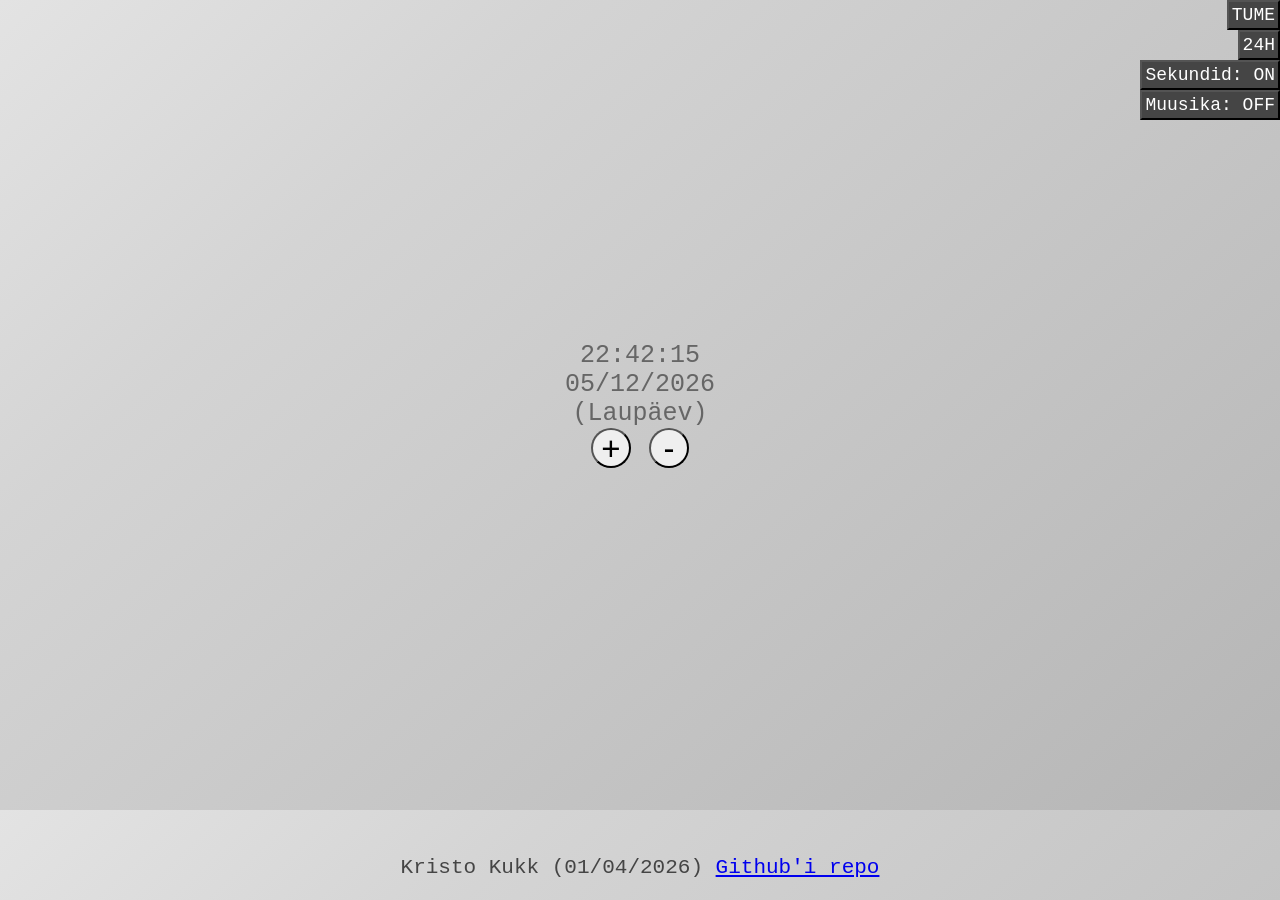
==== commit 49af417e: "Lisatud minu kodutöö" ====
--- a/clock.html
+++ b/clock.html
@@ -1,69 +1,45 @@
 <!DOCTYPE html>
 <html lang="en">
+
 <head>
     <meta charset="UTF-8">
     <meta name="viewport" content="width=device-width, initial-scale=1.0">
     <script src="clock.js" defer></script>
-    <style>
-    @import url('https://fonts.googleapis.com/css2?family=Orbitron:wght@400..900&display=swap');
-    @import url('https://fonts.googleapis.com/css2?family=Shadows+Into+Light+Two&display=swap');
-    </style>
     <link rel="stylesheet" href="clock.css">
-    <title>Screensaver</title>
+    <title>Kell</title>
 </head>
 
-<body>
+<body id="body">
     <!-- HTML struktureerimiseks: Ctrl+A Ctrl+K Ctrl+F -->
-    <div id="authorLabel">Autor: Karmen Kõiv</div>
-
+    <div id="settings">
+        <button id="darkModeButton">TUME</button>
+        <button id="formatButton">24H</button>
+        <button id="secondsButton">Sekundid: ON</button>
+        <div class="musicOn">
+            <audio id="audio" style="display:none;" src="http://www.sousound.com/music/jingle/jingle_02.mp3" controls autoplay loop></audio>
+            <button id="musicButton">Muusika: OFF</button>
+        </div>
+    </div>
     <div id="container">
         <div id="clockContainer">
             <div id="hours">00:</div>
-            <div id="minutes">00</div>
-            <div id="seconds">:00</div>
-            <div id="format"></div>
+            <div id="minutes">00:</div>
+            <div id="seconds">00</div>
         </div>
         <div id="dateContainer">
             <div id="day">01.</div>
             <div id="month">01.</div>
             <div id="year">2000</div>
         </div>
-        <div id="weekDay">
-            <div id="weekday"></div>
-        </div>
+        <div id="weekday">Esmaspäev</div>
         <div id="buttonContainer">
             <button id="bigger">+</button>
             <button id="smaller">-</button>
-            <button id="color">Taustavärv</button>
-            <button id="image">Taustapilt</button>
-            <button id="github">GitHub</button>
-            <button id="timeFormat">24h/12h</button>
-            <button id="secondDisplay">Peida sekundid</button>
-            <button id="dateFormat">Kuupäevaformaat</button>
         </div>
-        <div id="colorContainer" style="display:none;">
-            <label>Vali taustavärv:</label>
-            <div id="colorButtonsContainer">
-                <button class="color" id="black">Must</button>
-                <button class="color" id="white">Valge</button>
-                <button class="color" id="gray">Hall</button>
-                <button class="color" id="green">Hele roheline</button>
-                <button class="color" id="pink">Hele roosa</button>
-                <button class="color" id="purple">Hele lilla</button>
-                <button class="color" id="blue">Hele sinine</button>
-                <button class="color" id="yellow">Hele kollane</button>
-                <button class="color" id="red">Hele punane</button>
-            </div>
-        </div>
-        <div id="imageContainer" style="display:none;">
-            <label>Vali taustapilt:</label>
-            <div id="imageButtonsContainer">
-                <button class="image" id="photo1">Pilt 1</button>
-                <button class="image" id="photo2">Pilt 2</button>
-                <button class="image" id="photo3">Pilt 3</button>
-                <button class="image" id="photo4">Pilt 4</button>
-            </div>
-        </div>
+        <footer id="contact">
+            <p>Kristo Kukk (01/04/2026) <a href="https://github.com/KRISTO-KUKK/kodutoo-1">Github'i repo</a></p>
+        </footer>
     </div>
 </body>
+
 </html>
--- a/clock.css
+++ b/clock.css
@@ -1,219 +1,64 @@
-@import url('https://fonts.googleapis.com/css2?family=Shadows+Into+Light+Two&display=swap');
 body{
     margin:0;
     padding:0;
     background-color: black;
+    font-family: 'Courier New', monospace;
     font-size: 30px;
     color:white;
-    overflow: hidden;
+    background: #e3e3e3;
+    background: linear-gradient(137deg,rgba(227, 227, 227, 1) 0%, rgba(212, 212, 212, 1) 26%, rgba(181, 181, 181, 1) 100%);
 }
 
 #container{
     display: flex;
     flex-direction: column;
-    min-height: 100vh;
-    height: 100vh;
+    height: 90vh;
     align-items: center;
     justify-content: center;
 }
 
-#authorLabel {
-    position: fixed;
-    bottom: 10px;
-    right: 10px;
-    color: rgb(255, 255, 255);
-    font-size: 22px;
-    z-index: 1000;
-    font-family: "Shadows Into Light Two", cursive;
-    font-weight: 400;
-    font-style: normal;
+#clockContainer, #dateContainer, #weekday {
+    display: flex;
+    justify-content: center;
+    font-size: 25px;
+    color:rgba(102, 102, 102, 1);
 }
 
-#clockContainer, #dateContainer{
-    display: flex;
-    justify-content: center;
-    font-size: 100px;
-    backdrop-filter: blur(0.8px);
-    font-family: "Orbitron", sans-serif;
-    font-optical-sizing: auto;
-    font-weight: 400;
-    font-style: normal;
-}
-
-/* Pool järgnevast button CSSist on pärit leheküljelt:
-https://getcssscan.com/css-buttons-examples
-Kasutatud on Button 74, mida on kohandatud*/
 button{
     font-size: 1.1em;
     border-radius: 20px;
     padding: 0px;
     height: 40px;
     width: 40px;
-    min-width: 40px;
-    border: 2px;
-    cursor: pointer;
-    display: inline-block;
-    font-weight: 500;
-    text-align: center;
-    text-decoration: none;
-    user-select: none;
-    touch-action: manipulation;
-    font-family: "Shadows Into Light Two", cursive;
-    font-weight: 400;
-    font-style: normal;
 }
 
-/* Värvivalik */
-#colorContainer{
-    margin-top: 20px;
+#settings {
+    position: absolute;
+    top: 0;
+    right: 0;
     display: flex;
     flex-direction: column;
-    align-items: center;
-    gap: 10px;
-    font-size: 20px;
+    align-items: flex-end;
 }
 
-#colorButtonsContainer {
+#darkModeButton, #formatButton, #secondsButton, #musicButton {
+    border-radius: 0;
     display: flex;
-    flex-wrap: wrap;
-    gap: 10px;
-    justify-content: center;
-    max-width: 400px;
+    height:fit-content;
+    width: fit-content;
+    padding: 3px;
+    font-size: 18px;
+    font-family: 'Courier New', Courier, monospace;
+    color:white;
+    background-color: rgb(69, 69, 69);
 }
 
-.color {
-    font-size: 0.9em;
-    border-radius: 10px;
-    padding: 3px 12px;
-    height: auto;
-    width: auto;
-    border: 2px solid white;
-    cursor: pointer;
-    background-color: rgba(233, 130, 130, 0.1);
-    color: white;
-    transition: 0.2s;
+#contact {
+   position: fixed;
+   left: 0;
+   bottom: 0;
+   width: 100%;
+   color: rgb(69, 69, 69);
+   text-align: center;
+   font-size: 70%;
 }
-.color:hover {
-    background-color: rgba(255, 255, 255, 0.3);
-    transform: scale(1.05);
-}
-
-#color {
-    position: fixed;
-    bottom: 10px;
-    left: 20px;
-    height: 40px;
-    width: 120px;
-    font-size: 20px;
-    padding: 2px;
-}
-
-
-/*Pildivalik*/
-#imageContainer{
-    margin-top: 20px;
-    display: flex;
-    flex-direction: column;
-    align-items: center;
-    gap: 10px;
-    font-size: 20px;
-}
-
-#imageButtonsContainer {
-    display: flex;
-    flex-wrap: wrap;
-    gap: 10px;
-    justify-content: center;
-    max-width: 400px;
-}
-
-.image {
-    font-size: 0.9em;
-    border-radius: 10px;
-    padding: 3px 12px;
-    height: auto;
-    width: auto;
-    border: 2px solid white;
-    cursor: pointer;
-    background-color: rgba(255, 255, 255, 0.1);
-    color: white;
-    transition: 0.2s;
-}
-
-.image:hover {
-    background-color: rgba(255, 255, 255, 0.3);
-    transform: scale(1.05);
-}
-
-#image {
-    position: fixed;
-    bottom: 10px;
-    left: 160px;
-    height: 40px;
-    width: 120px;
-    font-size: 20px;
-    padding: 2px;
-}
-/*githubi nupp*/
-#github {
-    position: fixed;
-    bottom: 10px;
-    right: 200px;
-    height: 40px;
-    width: 120px;
-    font-size: 20px;
-    padding: 2px;
-}
-/*24h-12h nupp*/
-#timeFormat {
-    position: fixed;
-    bottom: 10px;
-    left: 300px;
-    height: 40px;
-    width: 120px;
-    font-size: 20px;
-    padding: 2px;
-    cursor: pointer;
-}
-
-#secondDisplay {
-    position: fixed;
-    bottom: 10px;
-    left: 440px;
-    height: 40px;
-    min-width: 160px;
-    font-size: 20px;
-    padding: 2px;
-    cursor: pointer;
-}
-/* Muudetud asukohta veidi, et ei jääks tähtedele ette */
-#bigger, 
-#smaller {
-    margin-top: 30px;
-}
-
-/*Nädalapäeva CSS*/
-#weekDay {
-    font-size: 50px;
-
-}
-/* Kuupäeva formaat*/
-#dateFormat {
-    position: fixed;
-    bottom: 10px;
-    left: 620px; 
-    height: 40px;
-    min-width: 140px;
-    font-size: 20px;
-    padding: 2px;
-    cursor: pointer;
-}
-
-#color,
-#image,
-#github,
-#timeFormat,
-#secondDisplay,
-#dateFormat {
-    cursor: pointer;
-}
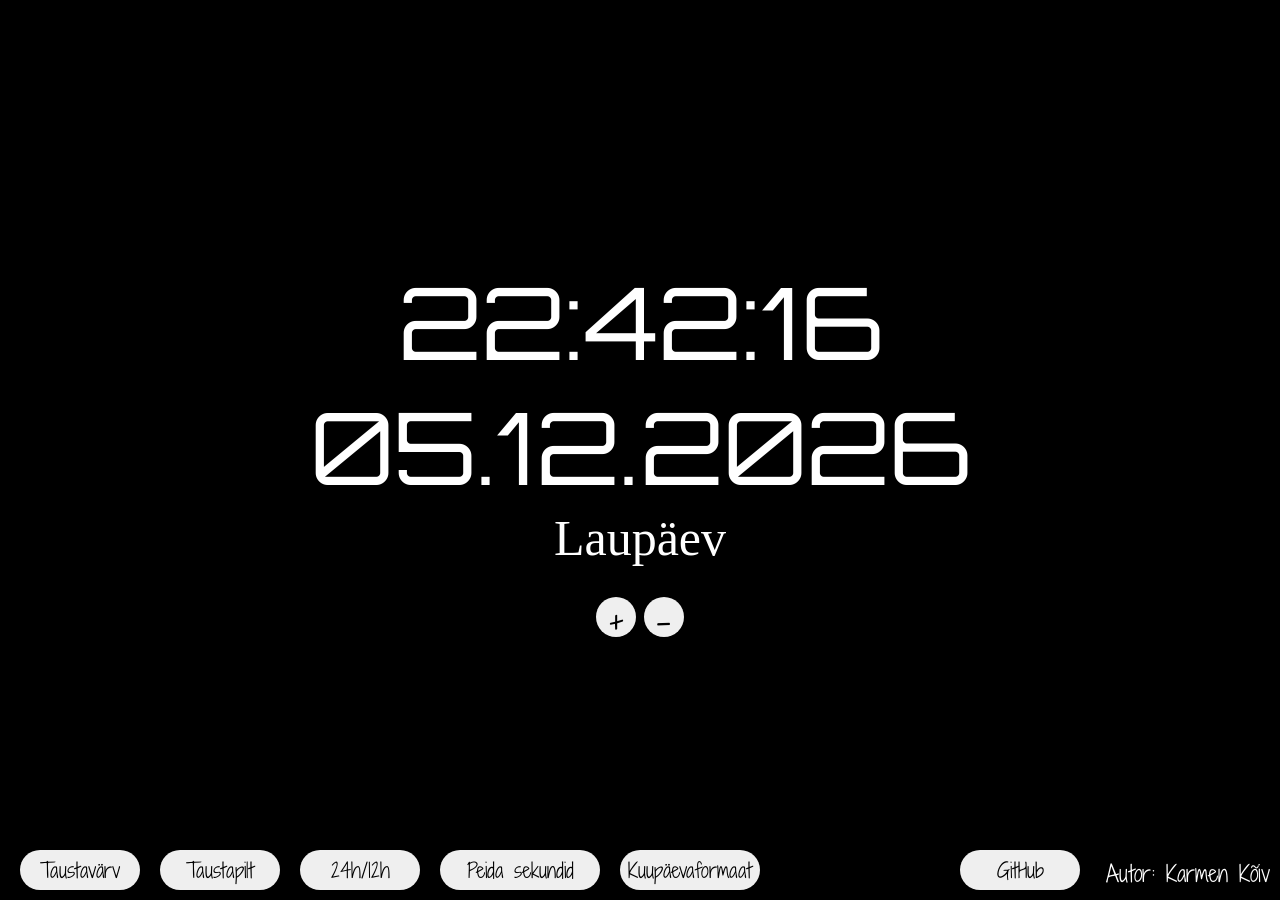
==== commit 8d241ad5: "Merge 52df94d7a8b351fdcd801228899b0cd84c683672 into d51f69022b290e37651b7c1eb91e80cadbdebc56" ====
--- a/clock.html
+++ b/clock.html
@@ -1,45 +1,69 @@
 <!DOCTYPE html>
 <html lang="en">
-
 <head>
     <meta charset="UTF-8">
     <meta name="viewport" content="width=device-width, initial-scale=1.0">
     <script src="clock.js" defer></script>
+    <style>
+    @import url('https://fonts.googleapis.com/css2?family=Orbitron:wght@400..900&display=swap');
+    @import url('https://fonts.googleapis.com/css2?family=Shadows+Into+Light+Two&display=swap');
+    </style>
     <link rel="stylesheet" href="clock.css">
-    <title>Kell</title>
+    <title>Screensaver</title>
 </head>
 
-<body id="body">
+<body>
     <!-- HTML struktureerimiseks: Ctrl+A Ctrl+K Ctrl+F -->
-    <div id="settings">
-        <button id="darkModeButton">TUME</button>
-        <button id="formatButton">24H</button>
-        <button id="secondsButton">Sekundid: ON</button>
-        <div class="musicOn">
-            <audio id="audio" style="display:none;" src="http://www.sousound.com/music/jingle/jingle_02.mp3" controls autoplay loop></audio>
-            <button id="musicButton">Muusika: OFF</button>
-        </div>
-    </div>
+    <div id="authorLabel">Autor: Karmen Kõiv</div>
+
     <div id="container">
         <div id="clockContainer">
             <div id="hours">00:</div>
-            <div id="minutes">00:</div>
-            <div id="seconds">00</div>
+            <div id="minutes">00</div>
+            <div id="seconds">:00</div>
+            <div id="format"></div>
         </div>
         <div id="dateContainer">
             <div id="day">01.</div>
             <div id="month">01.</div>
             <div id="year">2000</div>
         </div>
-        <div id="weekday">Esmaspäev</div>
+        <div id="weekDay">
+            <div id="weekday"></div>
+        </div>
         <div id="buttonContainer">
             <button id="bigger">+</button>
             <button id="smaller">-</button>
+            <button id="color">Taustavärv</button>
+            <button id="image">Taustapilt</button>
+            <button id="github">GitHub</button>
+            <button id="timeFormat">24h/12h</button>
+            <button id="secondDisplay">Peida sekundid</button>
+            <button id="dateFormat">Kuupäevaformaat</button>
         </div>
-        <footer id="contact">
-            <p>Kristo Kukk (01/04/2026) <a href="https://github.com/KRISTO-KUKK/kodutoo-1">Github'i repo</a></p>
-        </footer>
+        <div id="colorContainer" style="display:none;">
+            <label>Vali taustavärv:</label>
+            <div id="colorButtonsContainer">
+                <button class="color" id="black">Must</button>
+                <button class="color" id="white">Valge</button>
+                <button class="color" id="gray">Hall</button>
+                <button class="color" id="green">Hele roheline</button>
+                <button class="color" id="pink">Hele roosa</button>
+                <button class="color" id="purple">Hele lilla</button>
+                <button class="color" id="blue">Hele sinine</button>
+                <button class="color" id="yellow">Hele kollane</button>
+                <button class="color" id="red">Hele punane</button>
+            </div>
+        </div>
+        <div id="imageContainer" style="display:none;">
+            <label>Vali taustapilt:</label>
+            <div id="imageButtonsContainer">
+                <button class="image" id="photo1">Pilt 1</button>
+                <button class="image" id="photo2">Pilt 2</button>
+                <button class="image" id="photo3">Pilt 3</button>
+                <button class="image" id="photo4">Pilt 4</button>
+            </div>
+        </div>
     </div>
 </body>
-
 </html>
--- a/clock.css
+++ b/clock.css
@@ -1,64 +1,219 @@
+@import url('https://fonts.googleapis.com/css2?family=Shadows+Into+Light+Two&display=swap');
 body{
     margin:0;
     padding:0;
     background-color: black;
-    font-family: 'Courier New', monospace;
     font-size: 30px;
     color:white;
-    background: #e3e3e3;
-    background: linear-gradient(137deg,rgba(227, 227, 227, 1) 0%, rgba(212, 212, 212, 1) 26%, rgba(181, 181, 181, 1) 100%);
+    overflow: hidden;
 }
 
 #container{
     display: flex;
     flex-direction: column;
-    height: 90vh;
+    min-height: 100vh;
+    height: 100vh;
     align-items: center;
     justify-content: center;
 }
 
-#clockContainer, #dateContainer, #weekday {
-    display: flex;
-    justify-content: center;
-    font-size: 25px;
-    color:rgba(102, 102, 102, 1);
-}
-
+#authorLabel {
+    position: fixed;
+    bottom: 10px;
+    right: 10px;
+    color: rgb(255, 255, 255);
+    font-size: 22px;
+    z-index: 1000;
+    font-family: "Shadows Into Light Two", cursive;
+    font-weight: 400;
+    font-style: normal;
+}
+
+#clockContainer, #dateContainer{
+    display: flex;
+    justify-content: center;
+    font-size: 100px;
+    backdrop-filter: blur(0.8px);
+    font-family: "Orbitron", sans-serif;
+    font-optical-sizing: auto;
+    font-weight: 400;
+    font-style: normal;
+}
+
+/* Pool järgnevast button CSSist on pärit leheküljelt:
+https://getcssscan.com/css-buttons-examples
+Kasutatud on Button 74, mida on kohandatud*/
 button{
     font-size: 1.1em;
     border-radius: 20px;
     padding: 0px;
     height: 40px;
     width: 40px;
-}
-
-#settings {
-    position: absolute;
-    top: 0;
-    right: 0;
+    min-width: 40px;
+    border: 2px;
+    cursor: pointer;
+    display: inline-block;
+    font-weight: 500;
+    text-align: center;
+    text-decoration: none;
+    user-select: none;
+    touch-action: manipulation;
+    font-family: "Shadows Into Light Two", cursive;
+    font-weight: 400;
+    font-style: normal;
+}
+
+/* Värvivalik */
+#colorContainer{
+    margin-top: 20px;
     display: flex;
     flex-direction: column;
-    align-items: flex-end;
-}
-
-#darkModeButton, #formatButton, #secondsButton, #musicButton {
-    border-radius: 0;
-    display: flex;
-    height:fit-content;
-    width: fit-content;
-    padding: 3px;
-    font-size: 18px;
-    font-family: 'Courier New', Courier, monospace;
-    color:white;
-    background-color: rgb(69, 69, 69);
-}
-
-#contact {
-   position: fixed;
-   left: 0;
-   bottom: 0;
-   width: 100%;
-   color: rgb(69, 69, 69);
-   text-align: center;
-   font-size: 70%;
-}
+    align-items: center;
+    gap: 10px;
+    font-size: 20px;
+}
+
+#colorButtonsContainer {
+    display: flex;
+    flex-wrap: wrap;
+    gap: 10px;
+    justify-content: center;
+    max-width: 400px;
+}
+
+.color {
+    font-size: 0.9em;
+    border-radius: 10px;
+    padding: 3px 12px;
+    height: auto;
+    width: auto;
+    border: 2px solid white;
+    cursor: pointer;
+    background-color: rgba(233, 130, 130, 0.1);
+    color: white;
+    transition: 0.2s;
+}
+.color:hover {
+    background-color: rgba(255, 255, 255, 0.3);
+    transform: scale(1.05);
+}
+
+#color {
+    position: fixed;
+    bottom: 10px;
+    left: 20px;
+    height: 40px;
+    width: 120px;
+    font-size: 20px;
+    padding: 2px;
+}
+
+
+/*Pildivalik*/
+#imageContainer{
+    margin-top: 20px;
+    display: flex;
+    flex-direction: column;
+    align-items: center;
+    gap: 10px;
+    font-size: 20px;
+}
+
+#imageButtonsContainer {
+    display: flex;
+    flex-wrap: wrap;
+    gap: 10px;
+    justify-content: center;
+    max-width: 400px;
+}
+
+.image {
+    font-size: 0.9em;
+    border-radius: 10px;
+    padding: 3px 12px;
+    height: auto;
+    width: auto;
+    border: 2px solid white;
+    cursor: pointer;
+    background-color: rgba(255, 255, 255, 0.1);
+    color: white;
+    transition: 0.2s;
+}
+
+.image:hover {
+    background-color: rgba(255, 255, 255, 0.3);
+    transform: scale(1.05);
+}
+
+#image {
+    position: fixed;
+    bottom: 10px;
+    left: 160px;
+    height: 40px;
+    width: 120px;
+    font-size: 20px;
+    padding: 2px;
+}
+/*githubi nupp*/
+#github {
+    position: fixed;
+    bottom: 10px;
+    right: 200px;
+    height: 40px;
+    width: 120px;
+    font-size: 20px;
+    padding: 2px;
+}
+/*24h-12h nupp*/
+#timeFormat {
+    position: fixed;
+    bottom: 10px;
+    left: 300px;
+    height: 40px;
+    width: 120px;
+    font-size: 20px;
+    padding: 2px;
+    cursor: pointer;
+}
+
+#secondDisplay {
+    position: fixed;
+    bottom: 10px;
+    left: 440px;
+    height: 40px;
+    min-width: 160px;
+    font-size: 20px;
+    padding: 2px;
+    cursor: pointer;
+}
+/* Muudetud asukohta veidi, et ei jääks tähtedele ette */
+#bigger, 
+#smaller {
+    margin-top: 30px;
+}
+
+/*Nädalapäeva CSS*/
+#weekDay {
+    font-size: 50px;
+
+}
+/* Kuupäeva formaat*/
+#dateFormat {
+    position: fixed;
+    bottom: 10px;
+    left: 620px; 
+    height: 40px;
+    min-width: 140px;
+    font-size: 20px;
+    padding: 2px;
+    cursor: pointer;
+}
+
+#color,
+#image,
+#github,
+#timeFormat,
+#secondDisplay,
+#dateFormat {
+    cursor: pointer;
+}
